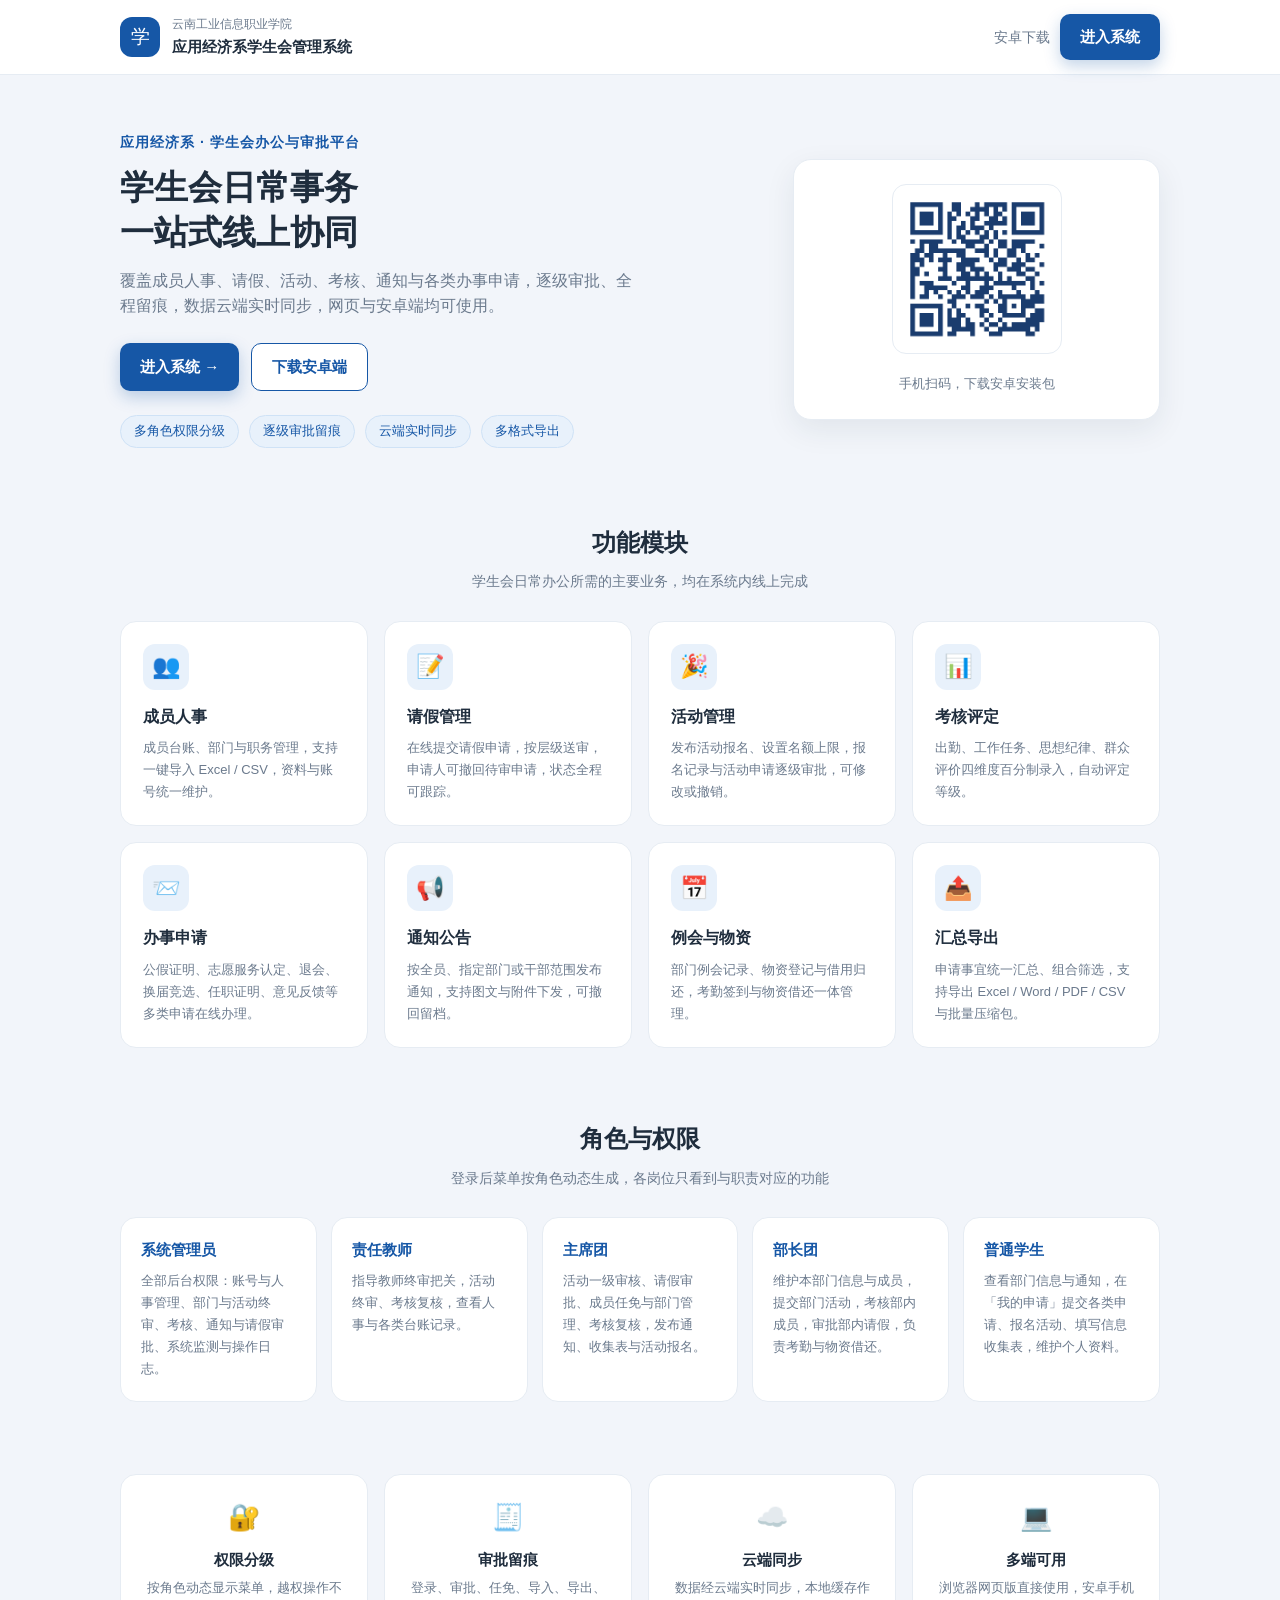
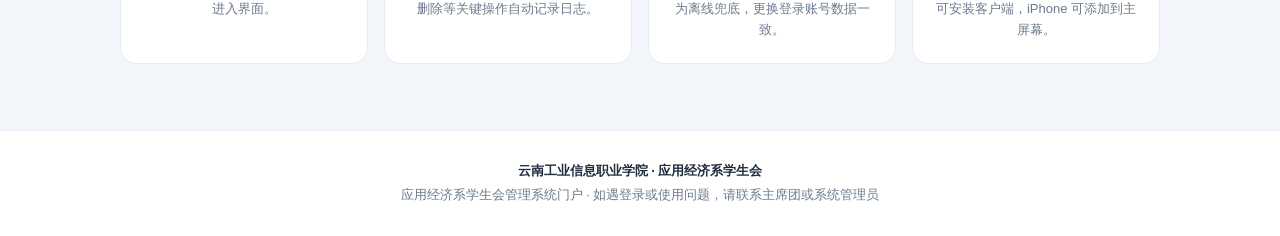
==== portal.html @ 90c15027 "feat: 新增系统门户首页（功能模块/角色权限/优势介绍，入口链接登录页与安卓下载页）" ====
<!DOCTYPE html>
<html lang="zh-CN">
<head>
<meta charset="UTF-8">
<meta name="viewport" content="width=device-width, initial-scale=1.0">
<title>门户 · 应用经济系学生会管理系统</title>
<link rel="icon" href="data:image/svg+xml,%3Csvg xmlns='http://www.w3.org/2000/svg' viewBox='0 0 32 32'%3E%3Ccircle cx='16' cy='16' r='15' fill='%231657a6'/%3E%3Ctext x='16' y='21' font-size='15' fill='white' text-anchor='middle' font-family='sans-serif'%3E%E5%AD%A6%3C/text%3E%3C/svg%3E">
<style>
  :root{
    --blue:#1657a6; --blue-d:#0f4382; --blue-l:#e8f1fb;
    --bg:#f2f5fa; --card:#fff; --txt:#1f2d3d; --sub:#6b7a8d; --line:#e6ecf3;
  }
  *{box-sizing:border-box;margin:0;padding:0;-webkit-tap-highlight-color:transparent;}
  html{scroll-behavior:smooth;}
  body{font-family:-apple-system,BlinkMacSystemFont,"PingFang SC","Microsoft YaHei",sans-serif;background:var(--bg);color:var(--txt);line-height:1.6;}
  a{text-decoration:none;color:inherit;}
  .wrap{max-width:1080px;margin:0 auto;padding:0 20px;}

  /* 顶部导航 */
  .nav{position:sticky;top:0;z-index:20;background:rgba(255,255,255,.94);backdrop-filter:blur(8px);border-bottom:1px solid var(--line);}
  .nav-inner{max-width:1080px;margin:0 auto;padding:14px 20px;display:flex;align-items:center;justify-content:space-between;gap:12px;}
  .brand{display:flex;align-items:center;gap:12px;}
  .logo{width:40px;height:40px;border-radius:12px;background:var(--blue);color:#fff;font-size:19px;display:flex;align-items:center;justify-content:center;flex:0 0 auto;}
  .brand-col .school{font-size:12px;color:var(--sub);}
  .brand-col strong{font-size:15px;}
  .nav-actions{display:flex;align-items:center;gap:10px;}
  .nav-link{font-size:14px;color:var(--sub);}
  .nav-link:hover{color:var(--blue);}
  .btn{display:inline-flex;align-items:center;justify-content:center;gap:6px;border-radius:10px;padding:11px 20px;font-size:15px;font-weight:600;cursor:pointer;border:none;}
  .btn-primary{background:var(--blue);color:#fff;box-shadow:0 6px 16px rgba(22,87,166,.26);}
  .btn-primary:hover{background:var(--blue-d);}
  .btn-ghost{background:#fff;color:var(--blue);border:1.5px solid var(--blue);}
  .btn-ghost:hover{background:var(--blue-l);}

  /* Hero */
  .hero{padding:56px 0 40px;}
  .hero-grid{display:grid;grid-template-columns:1.4fr .8fr;gap:32px;align-items:center;}
  .hero .school{font-size:14px;color:var(--blue);letter-spacing:1px;font-weight:600;}
  .hero h1{font-size:34px;line-height:1.3;margin:12px 0 14px;}
  .hero p.lead{font-size:16px;color:var(--sub);max-width:520px;}
  .hero-cta{display:flex;flex-wrap:wrap;gap:12px;margin:24px 0;}
  .tags{display:flex;flex-wrap:wrap;gap:10px;}
  .tag{font-size:13px;color:var(--blue);background:var(--blue-l);border:1px solid #cfe2f6;border-radius:999px;padding:5px 13px;}
  .hero-card{background:var(--card);border:1px solid var(--line);border-radius:18px;padding:24px;text-align:center;box-shadow:0 10px 30px rgba(31,45,61,.08);}
  .hero-card img{width:170px;height:170px;border:1px solid var(--line);border-radius:14px;padding:8px;background:#fff;}
  .hero-card p{font-size:13px;color:var(--sub);margin-top:12px;}

  /* 通用区块 */
  section{padding:36px 0;}
  .sec-head{text-align:center;margin-bottom:28px;}
  .sec-head h2{font-size:24px;}
  .sec-head p{font-size:14px;color:var(--sub);margin-top:8px;}

  /* 功能卡片 */
  .grid-feat{display:grid;grid-template-columns:repeat(4,1fr);gap:16px;}
  .feat{background:var(--card);border:1px solid var(--line);border-radius:16px;padding:22px;transition:transform .15s,box-shadow .15s;}
  .feat:hover{transform:translateY(-3px);box-shadow:0 10px 24px rgba(31,45,61,.1);}
  .feat .ico{width:46px;height:46px;border-radius:12px;background:var(--blue-l);display:flex;align-items:center;justify-content:center;font-size:23px;margin-bottom:14px;}
  .feat h3{font-size:16px;margin-bottom:8px;}
  .feat p{font-size:13px;color:var(--sub);line-height:1.7;}

  /* 角色卡片 */
  .grid-role{display:grid;grid-template-columns:repeat(5,1fr);gap:14px;}
  .role{background:var(--card);border:1px solid var(--line);border-radius:16px;padding:20px;}
  .role h3{font-size:15px;color:var(--blue);margin-bottom:8px;}
  .role p{font-size:13px;color:var(--sub);line-height:1.7;}

  /* 优势条 */
  .adv{display:grid;grid-template-columns:repeat(4,1fr);gap:16px;}
  .adv-item{background:var(--card);border:1px solid var(--line);border-radius:16px;padding:22px;text-align:center;}
  .adv-item .ico{font-size:26px;margin-bottom:10px;}
  .adv-item h3{font-size:15px;margin-bottom:6px;}
  .adv-item p{font-size:13px;color:var(--sub);}

  /* 页脚 */
  footer{margin-top:30px;border-top:1px solid var(--line);background:#fff;}
  .foot-inner{max-width:1080px;margin:0 auto;padding:28px 20px;text-align:center;color:var(--sub);font-size:13px;line-height:1.9;}
  .foot-inner strong{color:var(--txt);}

  @media (max-width:900px){
    .hero-grid{grid-template-columns:1fr;}
    .grid-feat{grid-template-columns:repeat(2,1fr);}
    .grid-role{grid-template-columns:repeat(2,1fr);}
    .adv{grid-template-columns:repeat(2,1fr);}
    .hero h1{font-size:27px;}
  }
  @media (max-width:560px){
    .grid-feat,.grid-role,.adv{grid-template-columns:1fr;}
    .brand-col .school{display:none;}
    .nav-link{display:none;}
    .hero{padding:36px 0 24px;}
  }
</style>
</head>
<body>

<!-- 顶部导航 -->
<header class="nav">
  <div class="nav-inner">
    <a class="brand" href="portal.html">
      <div class="logo">学</div>
      <div class="brand-col">
        <div class="school">云南工业信息职业学院</div>
        <strong>应用经济系学生会管理系统</strong>
      </div>
    </a>
    <div class="nav-actions">
      <a class="nav-link" href="download.html">安卓下载</a>
      <a class="btn btn-primary" href="index.html">进入系统</a>
    </div>
  </div>
</header>

<!-- Hero -->
<div class="hero">
  <div class="wrap hero-grid">
    <div>
      <div class="school">应用经济系 · 学生会办公与审批平台</div>
      <h1>学生会日常事务<br>一站式线上协同</h1>
      <p class="lead">覆盖成员人事、请假、活动、考核、通知与各类办事申请，逐级审批、全程留痕，数据云端实时同步，网页与安卓端均可使用。</p>
      <div class="hero-cta">
        <a class="btn btn-primary" href="index.html">进入系统 →</a>
        <a class="btn btn-ghost" href="download.html">下载安卓端</a>
      </div>
      <div class="tags">
        <span class="tag">多角色权限分级</span>
        <span class="tag">逐级审批留痕</span>
        <span class="tag">云端实时同步</span>
        <span class="tag">多格式导出</span>
      </div>
    </div>
    <div class="hero-card">
      <img src="app/qr-download.png" alt="安卓端下载二维码">
      <p>手机扫码，下载安卓安装包</p>
    </div>
  </div>
</div>

<!-- 功能模块 -->
<section>
  <div class="wrap">
    <div class="sec-head">
      <h2>功能模块</h2>
      <p>学生会日常办公所需的主要业务，均在系统内线上完成</p>
    </div>
    <div class="grid-feat">
      <div class="feat">
        <div class="ico">👥</div>
        <h3>成员人事</h3>
        <p>成员台账、部门与职务管理，支持一键导入 Excel / CSV，资料与账号统一维护。</p>
      </div>
      <div class="feat">
        <div class="ico">📝</div>
        <h3>请假管理</h3>
        <p>在线提交请假申请，按层级送审，申请人可撤回待审申请，状态全程可跟踪。</p>
      </div>
      <div class="feat">
        <div class="ico">🎉</div>
        <h3>活动管理</h3>
        <p>发布活动报名、设置名额上限，报名记录与活动申请逐级审批，可修改或撤销。</p>
      </div>
      <div class="feat">
        <div class="ico">📊</div>
        <h3>考核评定</h3>
        <p>出勤、工作任务、思想纪律、群众评价四维度百分制录入，自动评定等级。</p>
      </div>
      <div class="feat">
        <div class="ico">📨</div>
        <h3>办事申请</h3>
        <p>公假证明、志愿服务认定、退会、换届竞选、任职证明、意见反馈等多类申请在线办理。</p>
      </div>
      <div class="feat">
        <div class="ico">📢</div>
        <h3>通知公告</h3>
        <p>按全员、指定部门或干部范围发布通知，支持图文与附件下发，可撤回留档。</p>
      </div>
      <div class="feat">
        <div class="ico">📅</div>
        <h3>例会与物资</h3>
        <p>部门例会记录、物资登记与借用归还，考勤签到与物资借还一体管理。</p>
      </div>
      <div class="feat">
        <div class="ico">📤</div>
        <h3>汇总导出</h3>
        <p>申请事宜统一汇总、组合筛选，支持导出 Excel / Word / PDF / CSV 与批量压缩包。</p>
      </div>
    </div>
  </div>
</section>

<!-- 角色分工 -->
<section>
  <div class="wrap">
    <div class="sec-head">
      <h2>角色与权限</h2>
      <p>登录后菜单按角色动态生成，各岗位只看到与职责对应的功能</p>
    </div>
    <div class="grid-role">
      <div class="role">
        <h3>系统管理员</h3>
        <p>全部后台权限：账号与人事管理、部门与活动终审、考核、通知与请假审批、系统监测与操作日志。</p>
      </div>
      <div class="role">
        <h3>责任教师</h3>
        <p>指导教师终审把关，活动终审、考核复核，查看人事与各类台账记录。</p>
      </div>
      <div class="role">
        <h3>主席团</h3>
        <p>活动一级审核、请假审批、成员任免与部门管理、考核复核，发布通知、收集表与活动报名。</p>
      </div>
      <div class="role">
        <h3>部长团</h3>
        <p>维护本部门信息与成员，提交部门活动，考核部内成员，审批部内请假，负责考勤与物资借还。</p>
      </div>
      <div class="role">
        <h3>普通学生</h3>
        <p>查看部门信息与通知，在「我的申请」提交各类申请、报名活动、填写信息收集表，维护个人资料。</p>
      </div>
    </div>
  </div>
</section>

<!-- 优势 -->
<section>
  <div class="wrap">
    <div class="adv">
      <div class="adv-item">
        <div class="ico">🔐</div>
        <h3>权限分级</h3>
        <p>按角色动态显示菜单，越权操作不进入界面。</p>
      </div>
      <div class="adv-item">
        <div class="ico">🧾</div>
        <h3>审批留痕</h3>
        <p>登录、审批、任免、导入、导出、删除等关键操作自动记录日志。</p>
      </div>
      <div class="adv-item">
        <div class="ico">☁️</div>
        <h3>云端同步</h3>
        <p>数据经云端实时同步，本地缓存作为离线兜底，更换登录账号数据一致。</p>
      </div>
      <div class="adv-item">
        <div class="ico">💻</div>
        <h3>多端可用</h3>
        <p>浏览器网页版直接使用，安卓手机可安装客户端，iPhone 可添加到主屏幕。</p>
      </div>
    </div>
  </div>
</section>

<footer>
  <div class="foot-inner">
    <strong>云南工业信息职业学院 · 应用经济系学生会</strong><br>
    应用经济系学生会管理系统门户 · 如遇登录或使用问题，请联系主席团或系统管理员
  </div>
</footer>

</body>
</html>
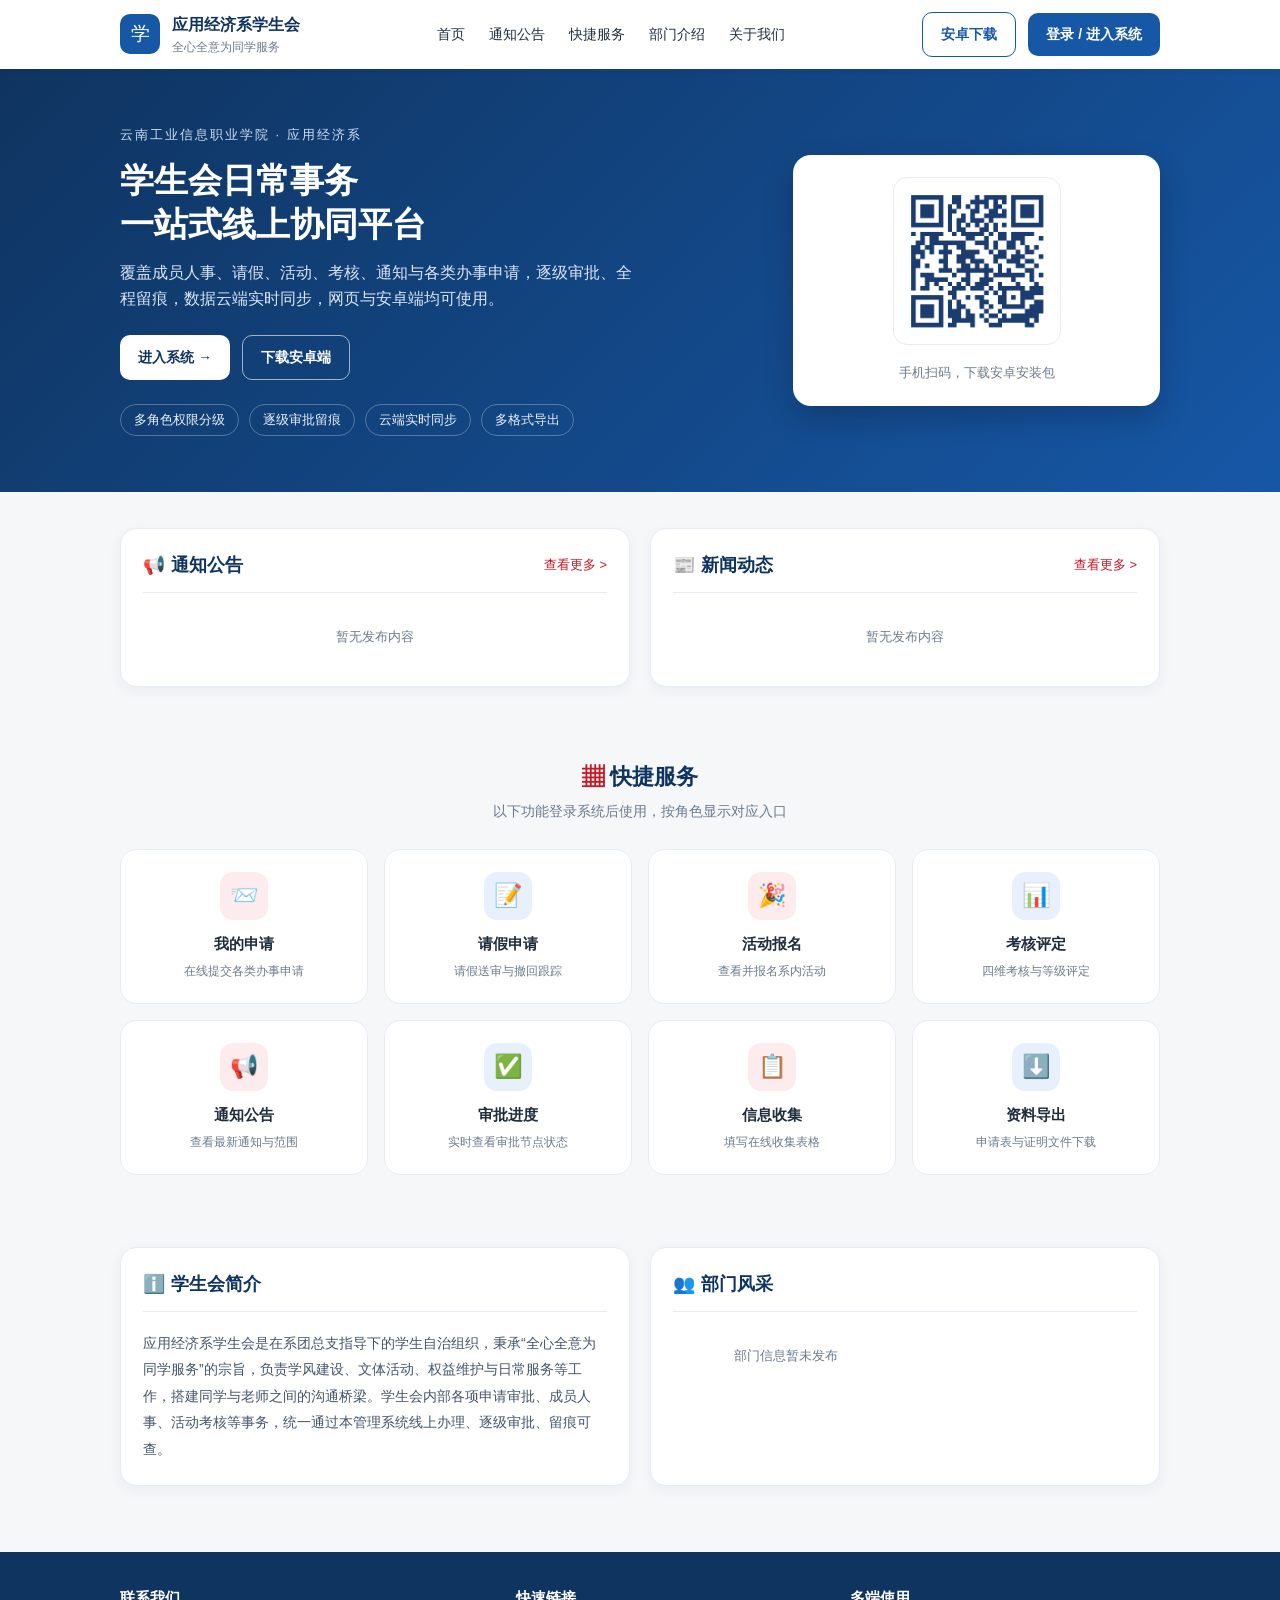
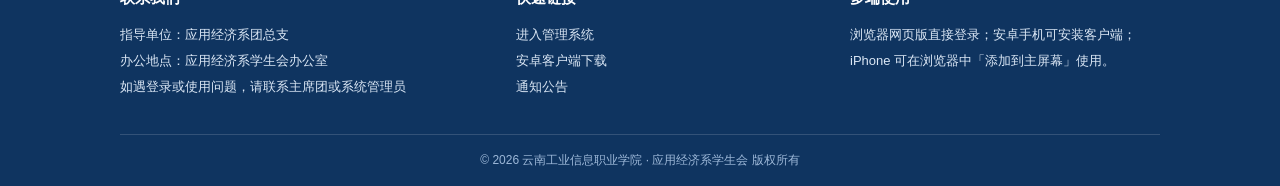
==== commit c68a062b: "feat(portal): 参照门户原型重构首页——导航/Banner/通知与新闻双栏/快捷服务/部门风采，接入云端真实通知与部门数据" ====
--- a/portal.html
+++ b/portal.html
@@ -3,124 +3,169 @@
 <head>
 <meta charset="UTF-8">
 <meta name="viewport" content="width=device-width, initial-scale=1.0">
-<title>门户 · 应用经济系学生会管理系统</title>
+<title>应用经济系学生会 · 门户首页</title>
 <link rel="icon" href="data:image/svg+xml,%3Csvg xmlns='http://www.w3.org/2000/svg' viewBox='0 0 32 32'%3E%3Ccircle cx='16' cy='16' r='15' fill='%231657a6'/%3E%3Ctext x='16' y='21' font-size='15' fill='white' text-anchor='middle' font-family='sans-serif'%3E%E5%AD%A6%3C/text%3E%3C/svg%3E">
 <style>
   :root{
-    --blue:#1657a6; --blue-d:#0f4382; --blue-l:#e8f1fb;
-    --bg:#f2f5fa; --card:#fff; --txt:#1f2d3d; --sub:#6b7a8d; --line:#e6ecf3;
+    --blue:#1657a6; --blue-d:#0f3460; --red:#c81623;
+    --bg:#f6f7f9; --card:#fff; --txt:#1f2d3d; --sub:#6b7a8d; --line:#e6ecf3;
   }
   *{box-sizing:border-box;margin:0;padding:0;-webkit-tap-highlight-color:transparent;}
   html{scroll-behavior:smooth;}
   body{font-family:-apple-system,BlinkMacSystemFont,"PingFang SC","Microsoft YaHei",sans-serif;background:var(--bg);color:var(--txt);line-height:1.6;}
   a{text-decoration:none;color:inherit;}
-  .wrap{max-width:1080px;margin:0 auto;padding:0 20px;}
-
-  /* 顶部导航 */
-  .nav{position:sticky;top:0;z-index:20;background:rgba(255,255,255,.94);backdrop-filter:blur(8px);border-bottom:1px solid var(--line);}
-  .nav-inner{max-width:1080px;margin:0 auto;padding:14px 20px;display:flex;align-items:center;justify-content:space-between;gap:12px;}
+  .container{max-width:1080px;margin:0 auto;padding:0 20px;}
+
+  /* ===== 顶部导航 ===== */
+  header.nav{position:sticky;top:0;z-index:50;background:rgba(255,255,255,.95);backdrop-filter:blur(8px);box-shadow:0 1px 6px rgba(31,45,61,.08);}
+  .nav-inner{max-width:1080px;margin:0 auto;padding:12px 20px;display:flex;align-items:center;justify-content:space-between;gap:12px;}
   .brand{display:flex;align-items:center;gap:12px;}
-  .logo{width:40px;height:40px;border-radius:12px;background:var(--blue);color:#fff;font-size:19px;display:flex;align-items:center;justify-content:center;flex:0 0 auto;}
-  .brand-col .school{font-size:12px;color:var(--sub);}
-  .brand-col strong{font-size:15px;}
-  .nav-actions{display:flex;align-items:center;gap:10px;}
-  .nav-link{font-size:14px;color:var(--sub);}
-  .nav-link:hover{color:var(--blue);}
-  .btn{display:inline-flex;align-items:center;justify-content:center;gap:6px;border-radius:10px;padding:11px 20px;font-size:15px;font-weight:600;cursor:pointer;border:none;}
-  .btn-primary{background:var(--blue);color:#fff;box-shadow:0 6px 16px rgba(22,87,166,.26);}
+  .logo{width:40px;height:40px;border-radius:10px;background:var(--blue);color:#fff;font-size:19px;display:flex;align-items:center;justify-content:center;flex:0 0 auto;}
+  .brand h1{font-size:16px;color:var(--blue-d);}
+  .brand p{font-size:12px;color:var(--sub);}
+  .pc-nav{display:flex;align-items:center;gap:24px;font-size:14px;}
+  .pc-nav a{color:var(--txt);}
+  .pc-nav a:hover{color:var(--red);}
+  .nav-right{display:flex;align-items:center;gap:12px;}
+  .btn{display:inline-flex;align-items:center;justify-content:center;gap:6px;border-radius:10px;padding:10px 18px;font-size:14px;font-weight:600;cursor:pointer;border:none;}
+  .btn-primary{background:var(--blue);color:#fff;}
   .btn-primary:hover{background:var(--blue-d);}
   .btn-ghost{background:#fff;color:var(--blue);border:1.5px solid var(--blue);}
-  .btn-ghost:hover{background:var(--blue-l);}
-
-  /* Hero */
-  .hero{padding:56px 0 40px;}
+  .menu-btn{display:none;background:none;border:none;font-size:22px;color:var(--blue-d);cursor:pointer;}
+  .mobile-nav{display:none;border-top:1px solid var(--line);background:#fff;}
+  .mobile-nav.open{display:block;}
+  .mobile-nav a{display:block;padding:12px 20px;font-size:15px;border-top:1px solid var(--line);}
+
+  /* ===== Banner ===== */
+  .hero{background:linear-gradient(135deg,var(--blue-d) 0%,var(--blue) 100%);color:#fff;padding:56px 0;}
   .hero-grid{display:grid;grid-template-columns:1.4fr .8fr;gap:32px;align-items:center;}
-  .hero .school{font-size:14px;color:var(--blue);letter-spacing:1px;font-weight:600;}
-  .hero h1{font-size:34px;line-height:1.3;margin:12px 0 14px;}
-  .hero p.lead{font-size:16px;color:var(--sub);max-width:520px;}
+  .hero .kicker{font-size:13px;letter-spacing:2px;color:#cfe0f5;}
+  .hero h2{font-size:34px;line-height:1.3;margin:12px 0 14px;}
+  .hero p.lead{font-size:16px;color:#dbe7f5;max-width:520px;}
   .hero-cta{display:flex;flex-wrap:wrap;gap:12px;margin:24px 0;}
+  .hero .btn-light{background:#fff;color:var(--blue-d);}
+  .hero .btn-outline{background:transparent;color:#fff;border:1.5px solid rgba(255,255,255,.6);}
   .tags{display:flex;flex-wrap:wrap;gap:10px;}
-  .tag{font-size:13px;color:var(--blue);background:var(--blue-l);border:1px solid #cfe2f6;border-radius:999px;padding:5px 13px;}
-  .hero-card{background:var(--card);border:1px solid var(--line);border-radius:18px;padding:24px;text-align:center;box-shadow:0 10px 30px rgba(31,45,61,.08);}
-  .hero-card img{width:170px;height:170px;border:1px solid var(--line);border-radius:14px;padding:8px;background:#fff;}
-  .hero-card p{font-size:13px;color:var(--sub);margin-top:12px;}
-
-  /* 通用区块 */
-  section{padding:36px 0;}
-  .sec-head{text-align:center;margin-bottom:28px;}
-  .sec-head h2{font-size:24px;}
-  .sec-head p{font-size:14px;color:var(--sub);margin-top:8px;}
-
-  /* 功能卡片 */
-  .grid-feat{display:grid;grid-template-columns:repeat(4,1fr);gap:16px;}
-  .feat{background:var(--card);border:1px solid var(--line);border-radius:16px;padding:22px;transition:transform .15s,box-shadow .15s;}
-  .feat:hover{transform:translateY(-3px);box-shadow:0 10px 24px rgba(31,45,61,.1);}
-  .feat .ico{width:46px;height:46px;border-radius:12px;background:var(--blue-l);display:flex;align-items:center;justify-content:center;font-size:23px;margin-bottom:14px;}
-  .feat h3{font-size:16px;margin-bottom:8px;}
-  .feat p{font-size:13px;color:var(--sub);line-height:1.7;}
-
-  /* 角色卡片 */
-  .grid-role{display:grid;grid-template-columns:repeat(5,1fr);gap:14px;}
-  .role{background:var(--card);border:1px solid var(--line);border-radius:16px;padding:20px;}
-  .role h3{font-size:15px;color:var(--blue);margin-bottom:8px;}
-  .role p{font-size:13px;color:var(--sub);line-height:1.7;}
-
-  /* 优势条 */
-  .adv{display:grid;grid-template-columns:repeat(4,1fr);gap:16px;}
-  .adv-item{background:var(--card);border:1px solid var(--line);border-radius:16px;padding:22px;text-align:center;}
-  .adv-item .ico{font-size:26px;margin-bottom:10px;}
-  .adv-item h3{font-size:15px;margin-bottom:6px;}
-  .adv-item p{font-size:13px;color:var(--sub);}
-
-  /* 页脚 */
-  footer{margin-top:30px;border-top:1px solid var(--line);background:#fff;}
-  .foot-inner{max-width:1080px;margin:0 auto;padding:28px 20px;text-align:center;color:var(--sub);font-size:13px;line-height:1.9;}
-  .foot-inner strong{color:var(--txt);}
+  .tag{font-size:13px;color:#eaf2fc;border:1px solid rgba(255,255,255,.28);border-radius:999px;padding:5px 13px;}
+  .hero-card{background:#fff;border-radius:18px;padding:22px;text-align:center;box-shadow:0 12px 30px rgba(0,0,0,.2);}
+  .hero-card img{width:168px;height:168px;border:1px solid var(--line);border-radius:14px;padding:8px;background:#fff;}
+  .hero-card p{font-size:13px;color:var(--sub);margin-top:10px;}
+
+  /* ===== 区块通用 ===== */
+  section.block{padding:36px 0;}
+  .sec-head{display:flex;justify-content:space-between;align-items:center;border-bottom:1px solid var(--line);padding-bottom:12px;margin-bottom:18px;}
+  .sec-head h3{font-size:18px;color:var(--blue-d);}
+  .sec-head h3 .ico{color:var(--red);margin-right:6px;}
+  .sec-head a{font-size:13px;color:var(--red);}
+  .two-col{display:grid;grid-template-columns:1fr 1fr;gap:20px;}
+  .card{background:var(--card);border:1px solid var(--line);border-radius:16px;padding:22px;box-shadow:0 4px 14px rgba(31,45,61,.05);}
+
+  /* 列表 */
+  .news-list{list-style:none;}
+  .news-list li a{display:flex;justify-content:space-between;gap:12px;padding:12px 0;border-top:1px dashed var(--line);font-size:14px;}
+  .news-list li:first-child a{border-top:none;}
+  .news-list .t{flex:1;overflow:hidden;text-overflow:ellipsis;white-space:nowrap;}
+  .news-list li a:hover .t{color:var(--red);}
+  .news-list .d{flex:0 0 auto;color:var(--sub);font-size:13px;}
+  .empty{font-size:13px;color:var(--sub);padding:16px 0;text-align:center;}
+
+  /* 活动占位卡 */
+  .activity-grid{display:grid;grid-template-columns:1fr 1fr;gap:14px;}
+  .activity-card{border:1px solid var(--line);border-radius:12px;padding:14px;}
+  .activity-card .thumb{height:84px;border-radius:8px;background:var(--bg);display:flex;align-items:center;justify-content:center;color:var(--sub);font-size:13px;margin-bottom:10px;}
+  .activity-card h4{font-size:14px;margin-bottom:4px;}
+  .activity-card p{font-size:12px;color:var(--sub);}
+  .activity-card .join{display:inline-block;margin-top:10px;font-size:12px;color:#fff;background:var(--red);padding:5px 12px;border-radius:8px;}
+
+  /* 快捷服务 */
+  .sec-title{text-align:center;margin-bottom:26px;}
+  .sec-title h3{font-size:22px;color:var(--blue-d);}
+  .sec-title h3 .ico{color:var(--red);margin-right:6px;}
+  .sec-title p{font-size:14px;color:var(--sub);margin-top:6px;}
+  .grid-service{display:grid;grid-template-columns:repeat(4,1fr);gap:16px;}
+  .service{background:var(--card);border:1px solid var(--line);border-radius:16px;padding:22px 16px;text-align:center;transition:transform .15s,box-shadow .15s;}
+  .service:hover{transform:translateY(-3px);box-shadow:0 10px 24px rgba(31,45,61,.1);}
+  .service .ico{width:48px;height:48px;border-radius:13px;background:#fdecee;display:flex;align-items:center;justify-content:center;font-size:23px;margin:0 auto 12px;}
+  .service:nth-child(even) .ico{background:#e8f1fb;}
+  .service h4{font-size:15px;margin-bottom:6px;}
+  .service p{font-size:12px;color:var(--sub);}
+
+  /* 简介 + 部门 */
+  .about-card p{font-size:14px;color:#44546a;line-height:1.9;}
+  .dept-grid{display:grid;grid-template-columns:repeat(2,1fr);gap:12px;}
+  .dept{border:1px solid var(--line);border-radius:12px;padding:14px;}
+  .dept h4{font-size:14px;color:var(--blue);margin-bottom:6px;}
+  .dept p{font-size:12px;color:var(--sub);line-height:1.7;}
+
+  /* Footer */
+  footer{background:var(--blue-d);color:#dbe7f5;margin-top:30px;}
+  .foot-grid{display:grid;grid-template-columns:1.2fr 1fr 1fr;gap:24px;padding:34px 0;}
+  footer h3{color:#fff;font-size:15px;margin-bottom:12px;}
+  footer p,footer a{font-size:13px;line-height:2;}
+  footer a:hover{color:#fff;}
+  .foot-links{display:flex;flex-direction:column;}
+  .copy{border-top:1px solid rgba(255,255,255,.15);padding:16px 0;text-align:center;font-size:12px;color:#9db8d8;}
 
   @media (max-width:900px){
-    .hero-grid{grid-template-columns:1fr;}
-    .grid-feat{grid-template-columns:repeat(2,1fr);}
-    .grid-role{grid-template-columns:repeat(2,1fr);}
-    .adv{grid-template-columns:repeat(2,1fr);}
-    .hero h1{font-size:27px;}
+    .hero-grid,.two-col,.foot-grid{grid-template-columns:1fr;}
+    .grid-service{grid-template-columns:repeat(2,1fr);}
+    .pc-nav,.nav-right .btn{display:none;}
+    .menu-btn{display:block;}
+    .brand h1{font-size:15px;white-space:nowrap;}
+    .hero h2{font-size:27px;}
   }
   @media (max-width:560px){
-    .grid-feat,.grid-role,.adv{grid-template-columns:1fr;}
-    .brand-col .school{display:none;}
-    .nav-link{display:none;}
-    .hero{padding:36px 0 24px;}
+    .dept-grid,.activity-grid{grid-template-columns:1fr;}
+    .brand p{display:none;}
   }
 </style>
 </head>
 <body>
 
-<!-- 顶部导航 -->
+<!-- ===== 顶部导航 ===== -->
 <header class="nav">
   <div class="nav-inner">
-    <a class="brand" href="portal.html">
+    <a class="brand" href="portal.html#top">
       <div class="logo">学</div>
-      <div class="brand-col">
-        <div class="school">云南工业信息职业学院</div>
-        <strong>应用经济系学生会管理系统</strong>
+      <div>
+        <h1>应用经济系学生会</h1>
+        <p>全心全意为同学服务</p>
       </div>
     </a>
-    <div class="nav-actions">
-      <a class="nav-link" href="download.html">安卓下载</a>
-      <a class="btn btn-primary" href="index.html">进入系统</a>
-    </div>
+    <nav class="pc-nav">
+      <a href="portal.html#top">首页</a>
+      <a href="portal.html#notice">通知公告</a>
+      <a href="portal.html#service">快捷服务</a>
+      <a href="portal.html#dept">部门介绍</a>
+      <a href="portal.html#about">关于我们</a>
+    </nav>
+    <div class="nav-right">
+      <a class="btn btn-ghost" href="download.html">安卓下载</a>
+      <a class="btn btn-primary" href="index.html">登录 / 进入系统</a>
+      <button class="menu-btn" id="menuBtn" aria-label="菜单">☰</button>
+    </div>
+  </div>
+  <div class="mobile-nav" id="mobileNav">
+    <a href="portal.html#top">首页</a>
+    <a href="portal.html#notice">通知公告</a>
+    <a href="portal.html#service">快捷服务</a>
+    <a href="portal.html#dept">部门介绍</a>
+    <a href="portal.html#about">关于我们</a>
+    <a href="download.html">安卓下载</a>
+    <a href="index.html">登录 / 进入系统</a>
   </div>
 </header>
 
-<!-- Hero -->
-<div class="hero">
-  <div class="wrap hero-grid">
+<!-- ===== Banner ===== -->
+<section class="hero" id="top">
+  <div class="container hero-grid">
     <div>
-      <div class="school">应用经济系 · 学生会办公与审批平台</div>
-      <h1>学生会日常事务<br>一站式线上协同</h1>
+      <div class="kicker">云南工业信息职业学院 · 应用经济系</div>
+      <h2>学生会日常事务<br>一站式线上协同平台</h2>
       <p class="lead">覆盖成员人事、请假、活动、考核、通知与各类办事申请，逐级审批、全程留痕，数据云端实时同步，网页与安卓端均可使用。</p>
       <div class="hero-cta">
-        <a class="btn btn-primary" href="index.html">进入系统 →</a>
-        <a class="btn btn-ghost" href="download.html">下载安卓端</a>
+        <a class="btn btn-light" href="index.html">进入系统 →</a>
+        <a class="btn btn-outline" href="download.html">下载安卓端</a>
       </div>
       <div class="tags">
         <span class="tag">多角色权限分级</span>
@@ -134,126 +179,162 @@
       <p>手机扫码，下载安卓安装包</p>
     </div>
   </div>
-</div>
-
-<!-- 功能模块 -->
-<section>
-  <div class="wrap">
-    <div class="sec-head">
-      <h2>功能模块</h2>
-      <p>学生会日常办公所需的主要业务，均在系统内线上完成</p>
-    </div>
-    <div class="grid-feat">
-      <div class="feat">
-        <div class="ico">👥</div>
-        <h3>成员人事</h3>
-        <p>成员台账、部门与职务管理，支持一键导入 Excel / CSV，资料与账号统一维护。</p>
-      </div>
-      <div class="feat">
-        <div class="ico">📝</div>
-        <h3>请假管理</h3>
-        <p>在线提交请假申请，按层级送审，申请人可撤回待审申请，状态全程可跟踪。</p>
-      </div>
-      <div class="feat">
-        <div class="ico">🎉</div>
-        <h3>活动管理</h3>
-        <p>发布活动报名、设置名额上限，报名记录与活动申请逐级审批，可修改或撤销。</p>
-      </div>
-      <div class="feat">
-        <div class="ico">📊</div>
-        <h3>考核评定</h3>
-        <p>出勤、工作任务、思想纪律、群众评价四维度百分制录入，自动评定等级。</p>
-      </div>
-      <div class="feat">
-        <div class="ico">📨</div>
-        <h3>办事申请</h3>
-        <p>公假证明、志愿服务认定、退会、换届竞选、任职证明、意见反馈等多类申请在线办理。</p>
-      </div>
-      <div class="feat">
-        <div class="ico">📢</div>
-        <h3>通知公告</h3>
-        <p>按全员、指定部门或干部范围发布通知，支持图文与附件下发，可撤回留档。</p>
-      </div>
-      <div class="feat">
-        <div class="ico">📅</div>
-        <h3>例会与物资</h3>
-        <p>部门例会记录、物资登记与借用归还，考勤签到与物资借还一体管理。</p>
-      </div>
-      <div class="feat">
-        <div class="ico">📤</div>
-        <h3>汇总导出</h3>
-        <p>申请事宜统一汇总、组合筛选，支持导出 Excel / Word / PDF / CSV 与批量压缩包。</p>
-      </div>
-    </div>
-  </div>
 </section>
 
-<!-- 角色分工 -->
-<section>
-  <div class="wrap">
-    <div class="sec-head">
-      <h2>角色与权限</h2>
-      <p>登录后菜单按角色动态生成，各岗位只看到与职责对应的功能</p>
-    </div>
-    <div class="grid-role">
-      <div class="role">
-        <h3>系统管理员</h3>
-        <p>全部后台权限：账号与人事管理、部门与活动终审、考核、通知与请假审批、系统监测与操作日志。</p>
-      </div>
-      <div class="role">
-        <h3>责任教师</h3>
-        <p>指导教师终审把关，活动终审、考核复核，查看人事与各类台账记录。</p>
-      </div>
-      <div class="role">
-        <h3>主席团</h3>
-        <p>活动一级审核、请假审批、成员任免与部门管理、考核复核，发布通知、收集表与活动报名。</p>
-      </div>
-      <div class="role">
-        <h3>部长团</h3>
-        <p>维护本部门信息与成员，提交部门活动，考核部内成员，审批部内请假，负责考勤与物资借还。</p>
-      </div>
-      <div class="role">
-        <h3>普通学生</h3>
-        <p>查看部门信息与通知，在「我的申请」提交各类申请、报名活动、填写信息收集表，维护个人资料。</p>
-      </div>
-    </div>
-  </div>
-</section>
-
-<!-- 优势 -->
-<section>
-  <div class="wrap">
-    <div class="adv">
-      <div class="adv-item">
-        <div class="ico">🔐</div>
-        <h3>权限分级</h3>
-        <p>按角色动态显示菜单，越权操作不进入界面。</p>
-      </div>
-      <div class="adv-item">
-        <div class="ico">🧾</div>
-        <h3>审批留痕</h3>
-        <p>登录、审批、任免、导入、导出、删除等关键操作自动记录日志。</p>
-      </div>
-      <div class="adv-item">
-        <div class="ico">☁️</div>
-        <h3>云端同步</h3>
-        <p>数据经云端实时同步，本地缓存作为离线兜底，更换登录账号数据一致。</p>
-      </div>
-      <div class="adv-item">
-        <div class="ico">💻</div>
-        <h3>多端可用</h3>
-        <p>浏览器网页版直接使用，安卓手机可安装客户端，iPhone 可添加到主屏幕。</p>
-      </div>
-    </div>
-  </div>
-</section>
-
+<main class="container">
+
+  <!-- ===== 通知公告 + 新闻动态 ===== -->
+  <section class="block" id="notice">
+    <div class="two-col">
+      <div class="card">
+        <div class="sec-head">
+          <h3><span class="ico">📢</span>通知公告</h3>
+          <a href="index.html">查看更多 &gt;</a>
+        </div>
+        <ul class="news-list" id="noticeList">
+          <li class="empty">加载中…</li>
+        </ul>
+      </div>
+      <div class="card">
+        <div class="sec-head">
+          <h3><span class="ico">📰</span>新闻动态</h3>
+          <a href="index.html">查看更多 &gt;</a>
+        </div>
+        <ul class="news-list" id="newsList">
+          <li class="empty">加载中…</li>
+        </ul>
+      </div>
+    </div>
+  </section>
+
+  <!-- ===== 快捷服务 ===== -->
+  <section class="block" id="service">
+    <div class="sec-title">
+      <h3><span class="ico">▦</span>快捷服务</h3>
+      <p>以下功能登录系统后使用，按角色显示对应入口</p>
+    </div>
+    <div class="grid-service">
+      <a class="service" href="index.html">
+        <div class="ico">📨</div><h4>我的申请</h4><p>在线提交各类办事申请</p>
+      </a>
+      <a class="service" href="index.html">
+        <div class="ico">📝</div><h4>请假申请</h4><p>请假送审与撤回跟踪</p>
+      </a>
+      <a class="service" href="index.html">
+        <div class="ico">🎉</div><h4>活动报名</h4><p>查看并报名系内活动</p>
+      </a>
+      <a class="service" href="index.html">
+        <div class="ico">📊</div><h4>考核评定</h4><p>四维考核与等级评定</p>
+      </a>
+      <a class="service" href="index.html">
+        <div class="ico">📢</div><h4>通知公告</h4><p>查看最新通知与范围</p>
+      </a>
+      <a class="service" href="index.html">
+        <div class="ico">✅</div><h4>审批进度</h4><p>实时查看审批节点状态</p>
+      </a>
+      <a class="service" href="index.html">
+        <div class="ico">📋</div><h4>信息收集</h4><p>填写在线收集表格</p>
+      </a>
+      <a class="service" href="index.html">
+        <div class="ico">⬇️</div><h4>资料导出</h4><p>申请表与证明文件下载</p>
+      </a>
+    </div>
+  </section>
+
+  <!-- ===== 简介 + 部门风采 ===== -->
+  <section class="block" id="dept">
+    <div class="two-col">
+      <div class="card about-card" id="about">
+        <div class="sec-head">
+          <h3><span class="ico">ℹ️</span>学生会简介</h3>
+        </div>
+        <p>应用经济系学生会是在系团总支指导下的学生自治组织，秉承“全心全意为同学服务”的宗旨，负责学风建设、文体活动、权益维护与日常服务等工作，搭建同学与老师之间的沟通桥梁。学生会内部各项申请审批、成员人事、活动考核等事务，统一通过本管理系统线上办理、逐级审批、留痕可查。</p>
+      </div>
+      <div class="card">
+        <div class="sec-head">
+          <h3><span class="ico">👥</span>部门风采</h3>
+        </div>
+        <div class="dept-grid" id="deptGrid">
+          <div class="empty">加载中…</div>
+        </div>
+      </div>
+    </div>
+  </section>
+
+</main>
+
+<!-- ===== Footer ===== -->
 <footer>
-  <div class="foot-inner">
-    <strong>云南工业信息职业学院 · 应用经济系学生会</strong><br>
-    应用经济系学生会管理系统门户 · 如遇登录或使用问题，请联系主席团或系统管理员
+  <div class="container">
+    <div class="foot-grid">
+      <div>
+        <h3>联系我们</h3>
+        <p>指导单位：应用经济系团总支</p>
+        <p>办公地点：应用经济系学生会办公室</p>
+        <p>如遇登录或使用问题，请联系主席团或系统管理员</p>
+      </div>
+      <div>
+        <h3>快速链接</h3>
+        <div class="foot-links">
+          <a href="index.html">进入管理系统</a>
+          <a href="download.html">安卓客户端下载</a>
+          <a href="portal.html#notice">通知公告</a>
+        </div>
+      </div>
+      <div>
+        <h3>多端使用</h3>
+        <p>浏览器网页版直接登录；安卓手机可安装客户端；iPhone 可在浏览器中「添加到主屏幕」使用。</p>
+      </div>
+    </div>
+    <div class="copy">© 2026 云南工业信息职业学院 · 应用经济系学生会 版权所有</div>
   </div>
 </footer>
 
+<script>
+(function(){
+  // 移动端菜单
+  var btn=document.getElementById('menuBtn'), nav=document.getElementById('mobileNav');
+  btn.addEventListener('click',function(){ nav.classList.toggle('open'); });
+  nav.addEventListener('click',function(e){ if(e.target.tagName==='A') nav.classList.remove('open'); });
+
+  var SB_URL='https://btyhldpdniccreccxnru.supabase.co';
+  var SB_KEY='sb_publishable_1xGqZG96WDbm-_9VqtyS7Q_bdi_pVhy';
+  var HEADERS={apikey:SB_KEY,Authorization:'Bearer '+SB_KEY};
+
+  function esc(s){return String(s==null?'':s).replace(/[&<>"']/g,function(c){return{'&':'&amp;','<':'&lt;','>':'&gt;','"':'&quot;',"'":'&#39;'}[c];});}
+  function byDate(a,b){return String(b.date||'').localeCompare(String(a.date||''));}
+  function renderList(id,rows){
+    var box=document.getElementById(id);
+    if(!rows.length){box.innerHTML='<li class="empty">暂无发布内容</li>';return;}
+    box.innerHTML=rows.map(function(n){
+      return '<li><a href="index.html"><span class="t">'+esc(n.title||'未命名')+'</span><span class="d">'+esc(n.date||'')+'</span></a></li>';
+    }).join('');
+  }
+  function renderDepts(depts){
+    var box=document.getElementById('deptGrid');
+    if(!depts||!depts.length){
+      box.innerHTML='<div class="empty">部门信息暂未发布</div>';return;
+    }
+    box.innerHTML=depts.map(function(d){
+      return '<div class="dept"><h4>'+esc(d.name)+'</h4><p>'+esc(d.desc||'')+'</p></div>';
+    }).join('');
+  }
+
+  fetch(SB_URL+'/rest/v1/state?id=eq.1&select=data',{headers:HEADERS})
+    .then(function(r){if(!r.ok)throw new Error('http '+r.status);return r.json();})
+    .then(function(arr){
+      var data=(arr&&arr[0]&&arr[0].data)||{};
+      var published=(data.notices||[]).filter(function(n){return n.status==='已发布';});
+      var news=published.filter(function(n){return n.type==='新闻动态';});
+      var notices=published.filter(function(n){return n.type!=='新闻动态';});
+      renderList('noticeList',notices.sort(byDate).slice(0,5));
+      renderList('newsList',news.sort(byDate).slice(0,4));
+      renderDepts((data.departments||[]).filter(function(d){return d.status==='正常';}));
+    })
+    .catch(function(){
+      renderList('noticeList',[]);renderList('newsList',[]);renderDepts([]);
+    });
+})();
+</script>
 </body>
 </html>
